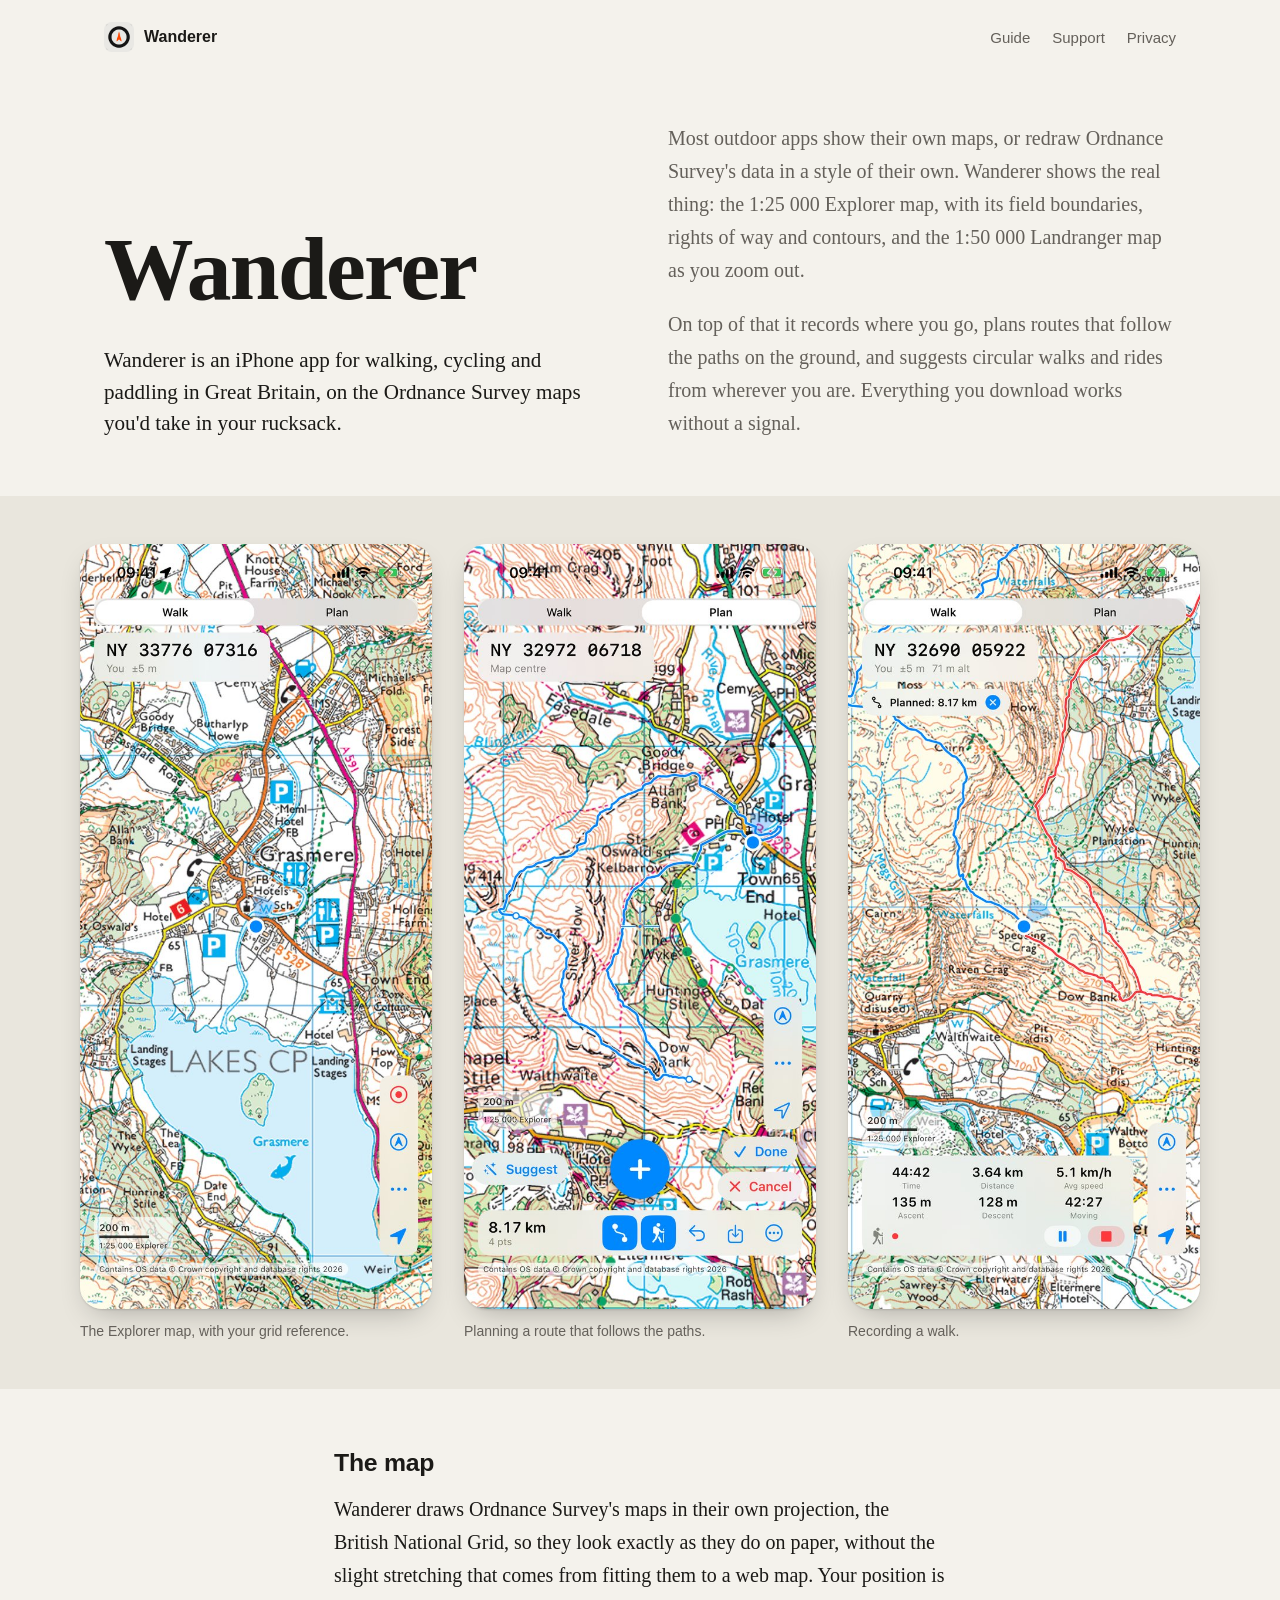
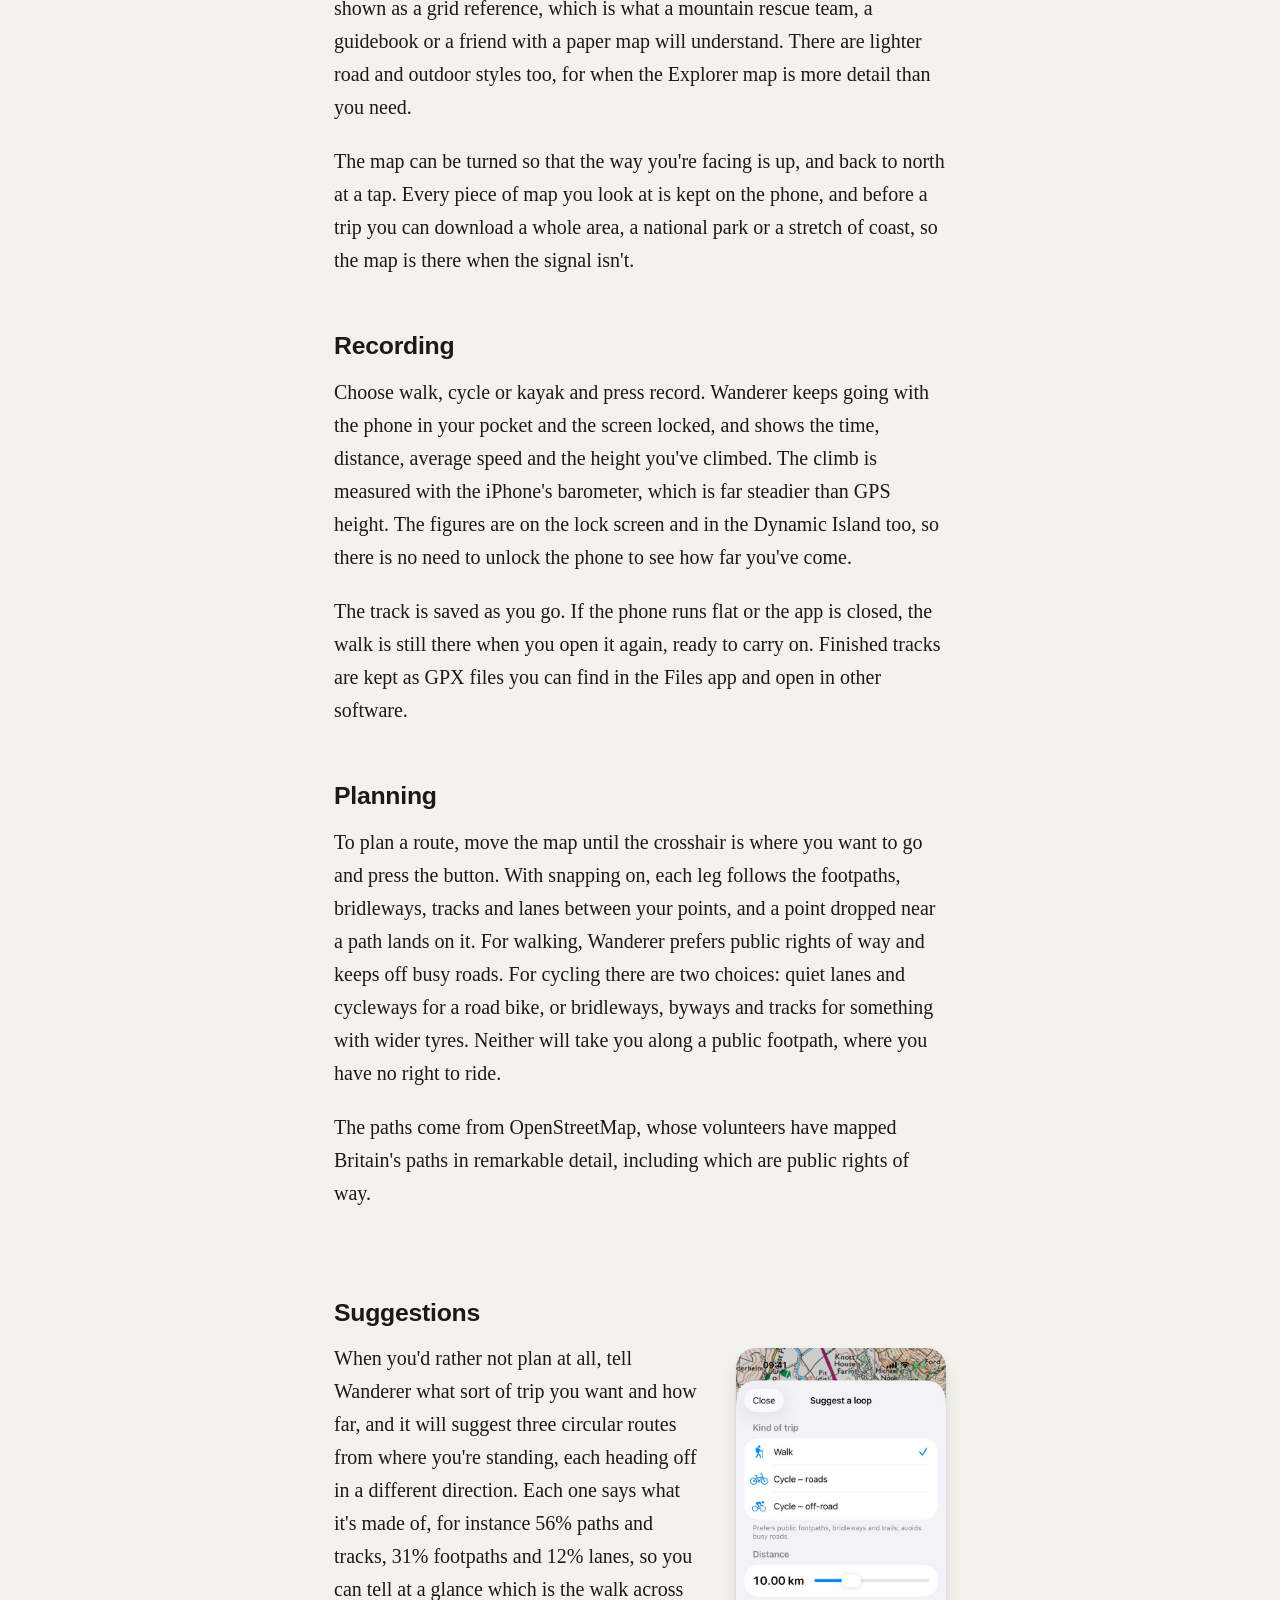
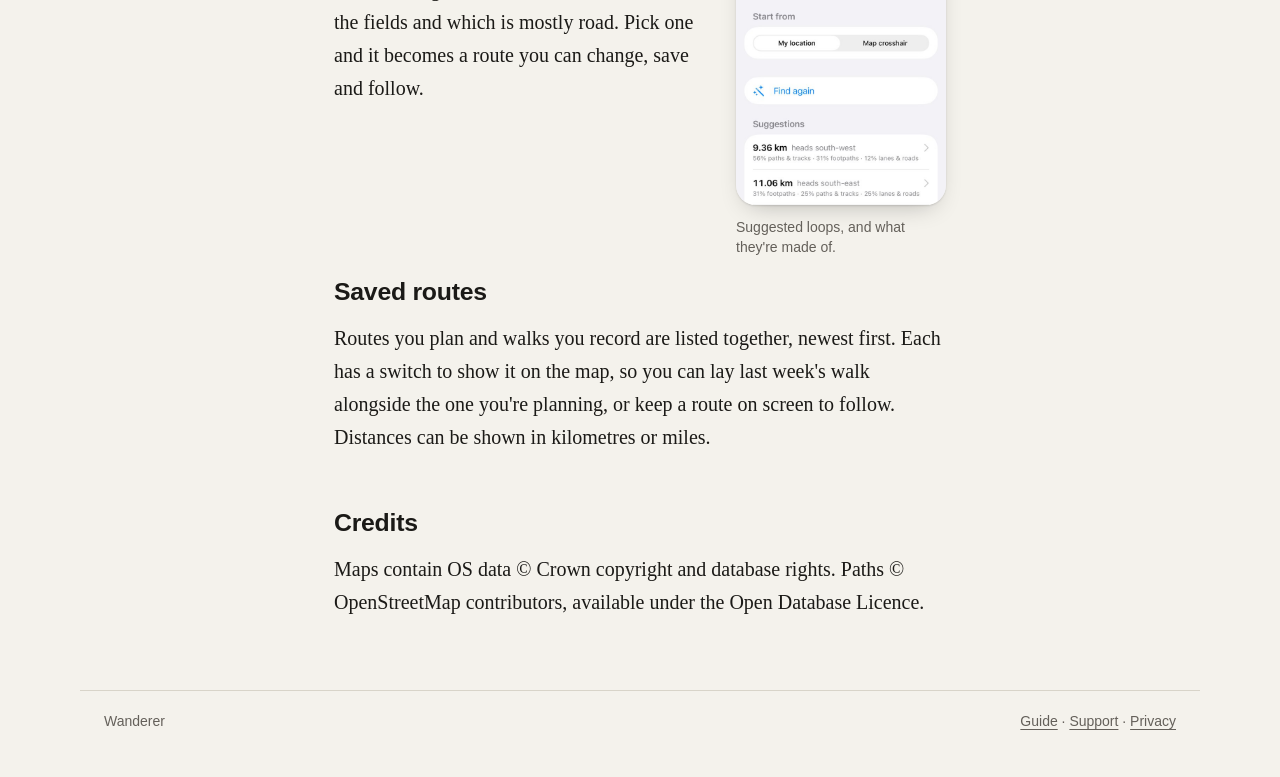
==== index.html @ 8d90dc20 "Wanderer website: home, guide, support and privacy Same layout and type as the CubeCam site, with si" ====
<!doctype html>
<html lang="en-GB">
<head>
<meta charset="utf-8">
<meta name="viewport" content="width=device-width, initial-scale=1, viewport-fit=cover">
<title>Wanderer</title>
<meta name="description" content="An iPhone app for walking, cycling and paddling on Ordnance Survey Explorer and Landranger maps, with track recording, route planning that follows real paths, and suggested circular routes.">
<link rel="icon" href="img/icon.png">
<link rel="apple-touch-icon" href="img/apple-touch-icon.png">
<link rel="stylesheet" href="site.css">
</head>
<body>
<header class="site gutter">
  <a class="name" href="./"><img src="img/icon.png" alt="" width="30" height="30">Wanderer</a>
  <nav><a href="guide.html">Guide</a><a href="support.html">Support</a><a href="privacy.html">Privacy</a></nav>
</header>

<main>
<div class="opening gutter">
  <div>
    <h1>Wanderer</h1>
    <p class="lead">Wanderer is an iPhone app for walking, cycling and paddling in Great Britain, on the Ordnance Survey maps you'd take in your rucksack.</p>
  </div>
  <div class="text">
    <p>Most outdoor apps show their own maps, or redraw Ordnance Survey's data in a style of their own. Wanderer shows the real thing: the 1:25&nbsp;000 Explorer map, with its field boundaries, rights of way and contours, and the 1:50&nbsp;000 Landranger map as you zoom out.</p>
    <p>On top of that it records where you go, plans routes that follow the paths on the ground, and suggests circular walks and rides from wherever you are. Everything you download works without a signal.</p>
  </div>
</div>

<section class="screens gutter" aria-label="Screens">
  <div class="row">
    <figure><img src="img/shots/map.jpg" alt="The Explorer map around Grasmere, with a six-figure grid reference at the top." width="600" height="1304"><figcaption>The Explorer map, with your grid reference.</figcaption></figure>
    <figure><img src="img/shots/loop.jpg" alt="Plan mode: a blue route looping over the fells west of Grasmere, with the distance and the add-point button." width="600" height="1304" loading="lazy"><figcaption>Planning a route that follows the paths.</figcaption></figure>
    <figure><img src="img/shots/record.jpg" alt="A walk being recorded: a red line on the map and the time, distance, average speed and ascent." width="600" height="1304" loading="lazy"><figcaption>Recording a walk.</figcaption></figure>
  </div>
</section>

<section class="text measure gutter">
  <h2>The map</h2>
  <p>Wanderer draws Ordnance Survey's maps in their own projection, the British National Grid, so they look exactly as they do on paper, without the slight stretching that comes from fitting them to a web map. Your position is shown as a grid reference, which is what a mountain rescue team, a guidebook or a friend with a paper map will understand. There are lighter road and outdoor styles too, for when the Explorer map is more detail than you need.</p>
  <p>The map can be turned so that the way you're facing is up, and back to north at a tap. Every piece of map you look at is kept on the phone, and before a trip you can download a whole area, a national park or a stretch of coast, so the map is there when the signal isn't.</p>

  <h2>Recording</h2>
  <p>Choose walk, cycle or kayak and press record. Wanderer keeps going with the phone in your pocket and the screen locked, and shows the time, distance, average speed and the height you've climbed. The climb is measured with the iPhone's barometer, which is far steadier than GPS height. The figures are on the lock screen and in the Dynamic Island too, so there is no need to unlock the phone to see how far you've come.</p>
  <p>The track is saved as you go. If the phone runs flat or the app is closed, the walk is still there when you open it again, ready to carry on. Finished tracks are kept as GPX files you can find in the Files app and open in other software.</p>

  <h2>Planning</h2>
  <p>To plan a route, move the map until the crosshair is where you want to go and press the button. With snapping on, each leg follows the footpaths, bridleways, tracks and lanes between your points, and a point dropped near a path lands on it. For walking, Wanderer prefers public rights of way and keeps off busy roads. For cycling there are two choices: quiet lanes and cycleways for a road bike, or bridleways, byways and tracks for something with wider tyres. Neither will take you along a public footpath, where you have no right to ride.</p>
  <p>The paths come from OpenStreetMap, whose volunteers have mapped Britain's paths in remarkable detail, including which are public rights of way.</p>
</section>

<section class="text measure gutter">
  <h2>Suggestions</h2>
  <figure class="aside-shot"><img src="img/shots/suggest.jpg" alt="Suggest a loop: walk, 10 km, from my location, with suggested loops listed with what they're made of." width="600" height="1304" loading="lazy"><figcaption>Suggested loops, and what they're made of.</figcaption></figure>
  <p>When you'd rather not plan at all, tell Wanderer what sort of trip you want and how far, and it will suggest three circular routes from where you're standing, each heading off in a different direction. Each one says what it's made of, for instance 56% paths and tracks, 31% footpaths and 12% lanes, so you can tell at a glance which is the walk across the fields and which is mostly road. Pick one and it becomes a route you can change, save and follow.</p>

  <h2>Saved routes</h2>
  <p>Routes you plan and walks you record are listed together, newest first. Each has a switch to show it on the map, so you can lay last week's walk alongside the one you're planning, or keep a route on screen to follow. Distances can be shown in kilometres or miles.</p>

  <h2>Credits</h2>
  <p>Maps contain OS data © Crown copyright and database rights. Paths © OpenStreetMap contributors, available under the Open Database Licence.</p>
</section>
</main>

<footer class="gutter"><span>Wanderer</span><span><a href="guide.html">Guide</a> · <a href="support.html">Support</a> · <a href="privacy.html">Privacy</a></span></footer>
</body>
</html>
---- site.css ----
/* Photographs carry the page. Paper for reading, a dark band where the pictures are judged,
   a serif for text and a quiet sans for labels. Links in the icon's orange. */
:root {
  --paper: #F4F2EC;
  --paper-2: #E9E6DD;
  --ink: #1B1A17;
  --quiet: #64605A;
  --rule: #D8D4C9;
  --link: #B23A00;
  --dark: #121211;
  --dark-ink: #EDEBE5;
  --dark-quiet: #9C988F;
  --sans: -apple-system, BlinkMacSystemFont, "Helvetica Neue", Helvetica, Arial, sans-serif;
  --serif: Charter, "Iowan Old Style", "Palatino Linotype", Georgia, serif;
}
@media (prefers-color-scheme: dark) {
  :root {
    --paper: #171715;
    --paper-2: #1F1F1C;
    --ink: #E9E7E1;
    --quiet: #A5A198;
    --rule: #34332E;
    --link: #F08A5D;
  }
}

* { box-sizing: border-box; }
html { -webkit-text-size-adjust: 100%; }
body { margin: 0; background: var(--paper); color: var(--ink); font: 20px/1.65 var(--serif); }
img { max-width: 100%; height: auto; display: block; }
a { color: var(--link); text-underline-offset: 3px; text-decoration-thickness: 1px; }
h1, h2, h3 { font-family: var(--sans); line-height: 1.2; text-wrap: balance; margin: 0; }
h2 { font-size: 1.55rem; font-weight: 650; letter-spacing: -0.01em; margin: 2.2em 0 0.6em; }
h3 { font-size: 1.08rem; font-weight: 650; margin: 1.6em 0 0.4em; }
p, ul, ol, dl, table { margin: 0 0 1.05em; }
ul, ol { padding-left: 1.25em; }
li { margin-bottom: 0.4em; }
li::marker { color: var(--quiet); }
strong { font-weight: 700; }

.measure { max-width: 660px; margin-left: auto; margin-right: auto; }
.gutter { padding-left: max(24px, env(safe-area-inset-left)); padding-right: max(24px, env(safe-area-inset-right)); }

/* header */
header.site { display: flex; justify-content: space-between; align-items: center; gap: 12px; flex-wrap: wrap;
  max-width: 1120px; margin: 0 auto; padding-top: 22px; padding-bottom: 22px; font: 15px var(--sans); }
header.site .name { display: flex; align-items: center; gap: 10px; color: var(--ink); text-decoration: none; font-weight: 650; font-size: 16px; }
header.site .name img { border-radius: 8px; }
header.site nav { display: flex; gap: 22px; }
header.site nav a { color: var(--quiet); text-decoration: none; }
header.site nav a:hover, header.site nav a[aria-current] { color: var(--ink); }

/* opening */
.opening { max-width: 1120px; margin: 0 auto; padding-top: 48px; padding-bottom: 56px;
  display: grid; grid-template-columns: minmax(0, 1fr) minmax(0, 1fr); gap: 56px; align-items: end; }
.opening h1 { font-family: var(--serif); font-weight: 700; font-size: clamp(3.2rem, 8vw, 5.6rem); line-height: 1; letter-spacing: -0.02em; margin-bottom: 0.35em; }
.opening .lead { font-size: 1.32rem; line-height: 1.5; margin: 0; }
.opening .text p { color: var(--quiet); }
.opening .text p:last-child { margin-bottom: 0; }
@media (max-width: 820px) { .opening { grid-template-columns: 1fr; gap: 24px; padding-top: 24px; } }

/* the darkroom band */
.darkroom { background: var(--dark); color: var(--dark-ink); padding-top: 56px; padding-bottom: 64px; }
.darkroom .inner { max-width: 1120px; margin: 0 auto; }
.darkroom h2 { color: var(--dark-ink); margin-top: 0; }
.darkroom p { color: var(--dark-quiet); }
.darkroom a { color: #F2A27C; }
.compare { position: relative; overflow: hidden; background: #000; cursor: ew-resize; touch-action: none; user-select: none; -webkit-user-select: none; border-radius: 4px; }
/* The before picture sets the size: landscape fills the width, portrait is held to the screen height. */
.compare { width: fit-content; max-width: 100%; margin: 0 auto; }
.compare img { width: auto; max-width: 100%; max-height: 82vh; -webkit-user-drag: none; user-select: none; -webkit-user-select: none; pointer-events: none; }
.compare .after { position: absolute; inset: 0; clip-path: inset(0 0 0 var(--cut, 50%)); }
.compare .after img { width: 100%; height: 100%; object-fit: cover; }
.compare .bar { position: absolute; top: 0; bottom: 0; left: var(--cut, 50%); width: 1px; background: rgba(255,255,255,.9); pointer-events: none; }
.compare .label { position: absolute; bottom: 12px; font: 600 12px var(--sans); letter-spacing: .04em; color: #fff; text-shadow: 0 1px 3px rgba(0,0,0,.7); pointer-events: none; }
.compare .label.l { left: 14px; } .compare .label.r { right: 14px; }
.compare-note { font: 14px var(--sans); color: var(--dark-quiet); margin: 10px 0 0; }
.compare-note button { font: inherit; background: none; border: 0; padding: 0; color: #F2A27C; text-decoration: underline; text-underline-offset: 3px; cursor: pointer; }
.chooser { display: grid; grid-template-columns: minmax(0, 1.75fr) minmax(0, 1fr); gap: 44px; align-items: start; }
.chooser .picture { position: sticky; top: 24px; }
.scenes { display: flex; gap: 8px; margin-top: 14px; flex-wrap: wrap; }
.scenes button { width: 54px; height: 54px; padding: 0; border: 0; border-radius: 3px; overflow: hidden; cursor: pointer; opacity: .55; outline: 1px solid transparent; outline-offset: 3px; background: #000; }
.scenes button[aria-pressed="true"] { opacity: 1; outline-color: var(--dark-ink); }
.scenes button:hover { opacity: .9; }
.scenes button:focus-visible { outline-color: var(--dark-ink); }
.scenes img { width: 100%; height: 100%; object-fit: cover; }
@media (max-width: 900px) { .chooser { grid-template-columns: 1fr; gap: 28px; } .chooser .picture { position: static; } }
.look-list { list-style: none; margin: 0; padding: 0; }
.look-list li { margin: 0; border-top: 1px solid #2B2A27; }
.look-list li:last-child { border-bottom: 1px solid #2B2A27; }
.look-list button { display: block; width: 100%; text-align: left; background: none; border: 0; padding: 13px 0 14px; cursor: pointer; color: var(--dark-quiet); font: inherit; }
.look-list .n { font: 650 17px var(--sans); color: #8F8B83; }
.look-list .c { font: 13px var(--sans); color: #6E6B64; margin-left: 6px; }
.look-list .d { display: none; font-size: 16px; line-height: 1.5; margin-top: 4px; color: var(--dark-quiet); }
.look-list button:hover .n { color: var(--dark-ink); }
.look-list button[aria-pressed="true"] .n { color: #fff; }
.look-list button[aria-pressed="true"] .c { color: var(--dark-quiet); }
.look-list button[aria-pressed="true"] .d { display: block; }
.look-list button:focus-visible { outline: 1px solid var(--dark-ink); outline-offset: 2px; }

/* screenshots */
.screens { background: var(--paper-2); padding-top: 48px; padding-bottom: 48px; }
.screens .row { max-width: 1120px; margin: 0 auto; display: grid; grid-template-columns: repeat(3, minmax(0, 1fr)); gap: 32px; }
@media (max-width: 760px) { .screens .row { grid-template-columns: 1fr; max-width: 300px; } }
.screens figure { margin: 0; }
.screens img { border-radius: 22px; box-shadow: 0 1px 2px rgba(0,0,0,.12), 0 12px 30px -12px rgba(0,0,0,.3); }
figcaption { font: 14px/1.45 var(--sans); color: var(--quiet); margin-top: 12px; }

section.text { padding-top: 24px; padding-bottom: 8px; }
section.text > h2:first-child { margin-top: 1.4em; }

/* guide and other documents */
.doc { max-width: 1120px; margin: 0 auto; display: grid; grid-template-columns: 210px minmax(0, 660px); gap: 64px; padding-top: 16px; padding-bottom: 40px; }
.doc .contents { position: sticky; top: 24px; align-self: start; font: 14.5px/1.5 var(--sans); padding: 0; margin: 2.6em 0 0; list-style: none; }
.doc .contents li { margin-bottom: 8px; }
.doc .contents a { color: var(--quiet); text-decoration: none; }
.doc .contents a:hover { color: var(--ink); }
.doc h1 { font-family: var(--serif); font-weight: 700; font-size: clamp(2.4rem, 5vw, 3.3rem); line-height: 1.05; letter-spacing: -0.015em; margin: 0.6em 0 0.4em; }
.doc .lead { font-size: 1.22rem; line-height: 1.5; color: var(--quiet); }
.doc h2 { scroll-margin-top: 20px; padding-top: 1.1em; border-top: 1px solid var(--rule); }
.doc h3 { scroll-margin-top: 20px; }
@media (max-width: 900px) { .doc { grid-template-columns: 1fr; gap: 0; } .doc .contents { position: static; columns: 2; column-gap: 24px; margin-top: 1em; } }

.aside-shot { float: right; width: 210px; margin: 0.3em 0 1em 32px; }
.aside-shot img { border-radius: 20px; box-shadow: 0 1px 2px rgba(0,0,0,.12), 0 10px 26px -12px rgba(0,0,0,.3); }
@media (max-width: 560px) { .aside-shot { float: none; width: 230px; margin: 1.2em auto; } }
h2 { clear: both; }

table.plain { width: 100%; border-collapse: collapse; font-size: 17px; line-height: 1.5; }
table.plain th, table.plain td { text-align: left; padding: 9px 14px 9px 0; border-bottom: 1px solid var(--rule); vertical-align: top; }
table.plain th { white-space: nowrap; font: 650 15px var(--sans); padding-top: 11px; }

footer { max-width: 1120px; margin: 3em auto 0; padding-top: 22px; padding-bottom: 48px; border-top: 1px solid var(--rule); font: 14px var(--sans); color: var(--quiet); display: flex; justify-content: space-between; flex-wrap: wrap; gap: 10px; }
footer a { color: var(--quiet); }
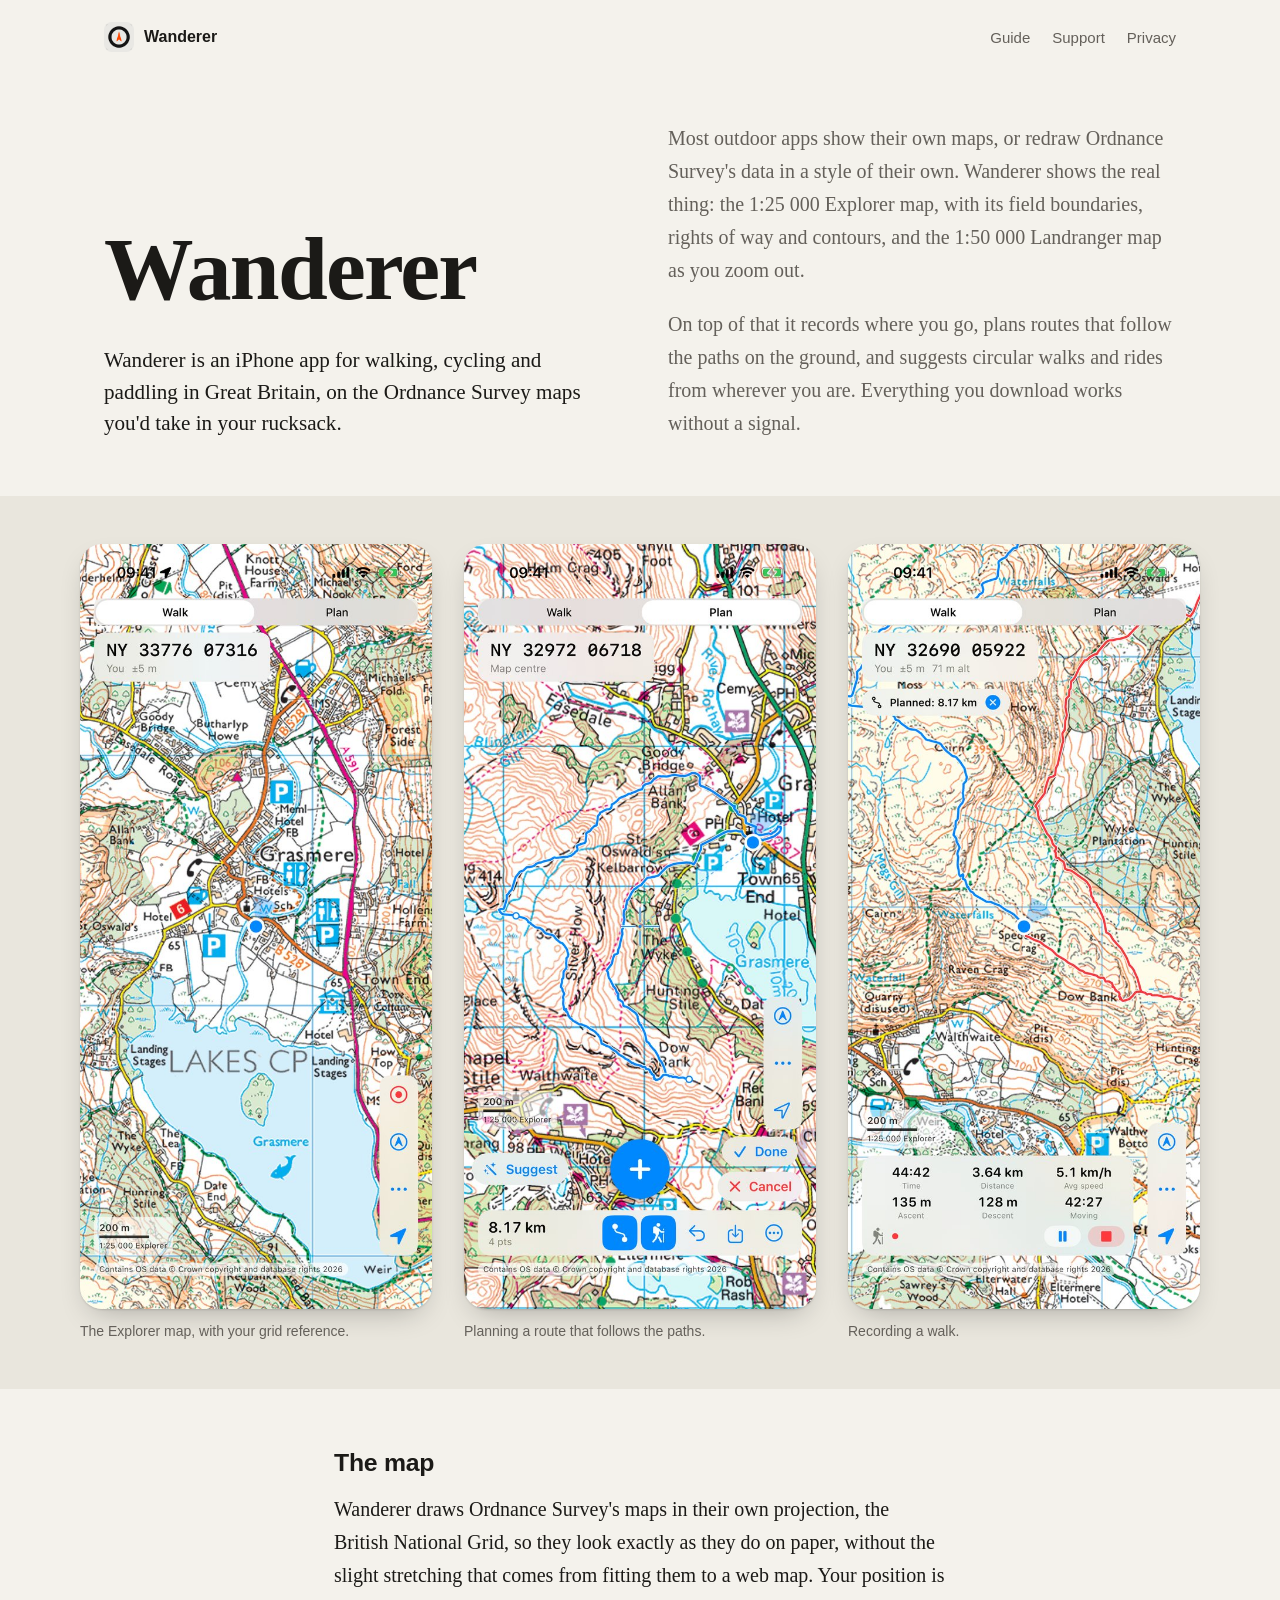
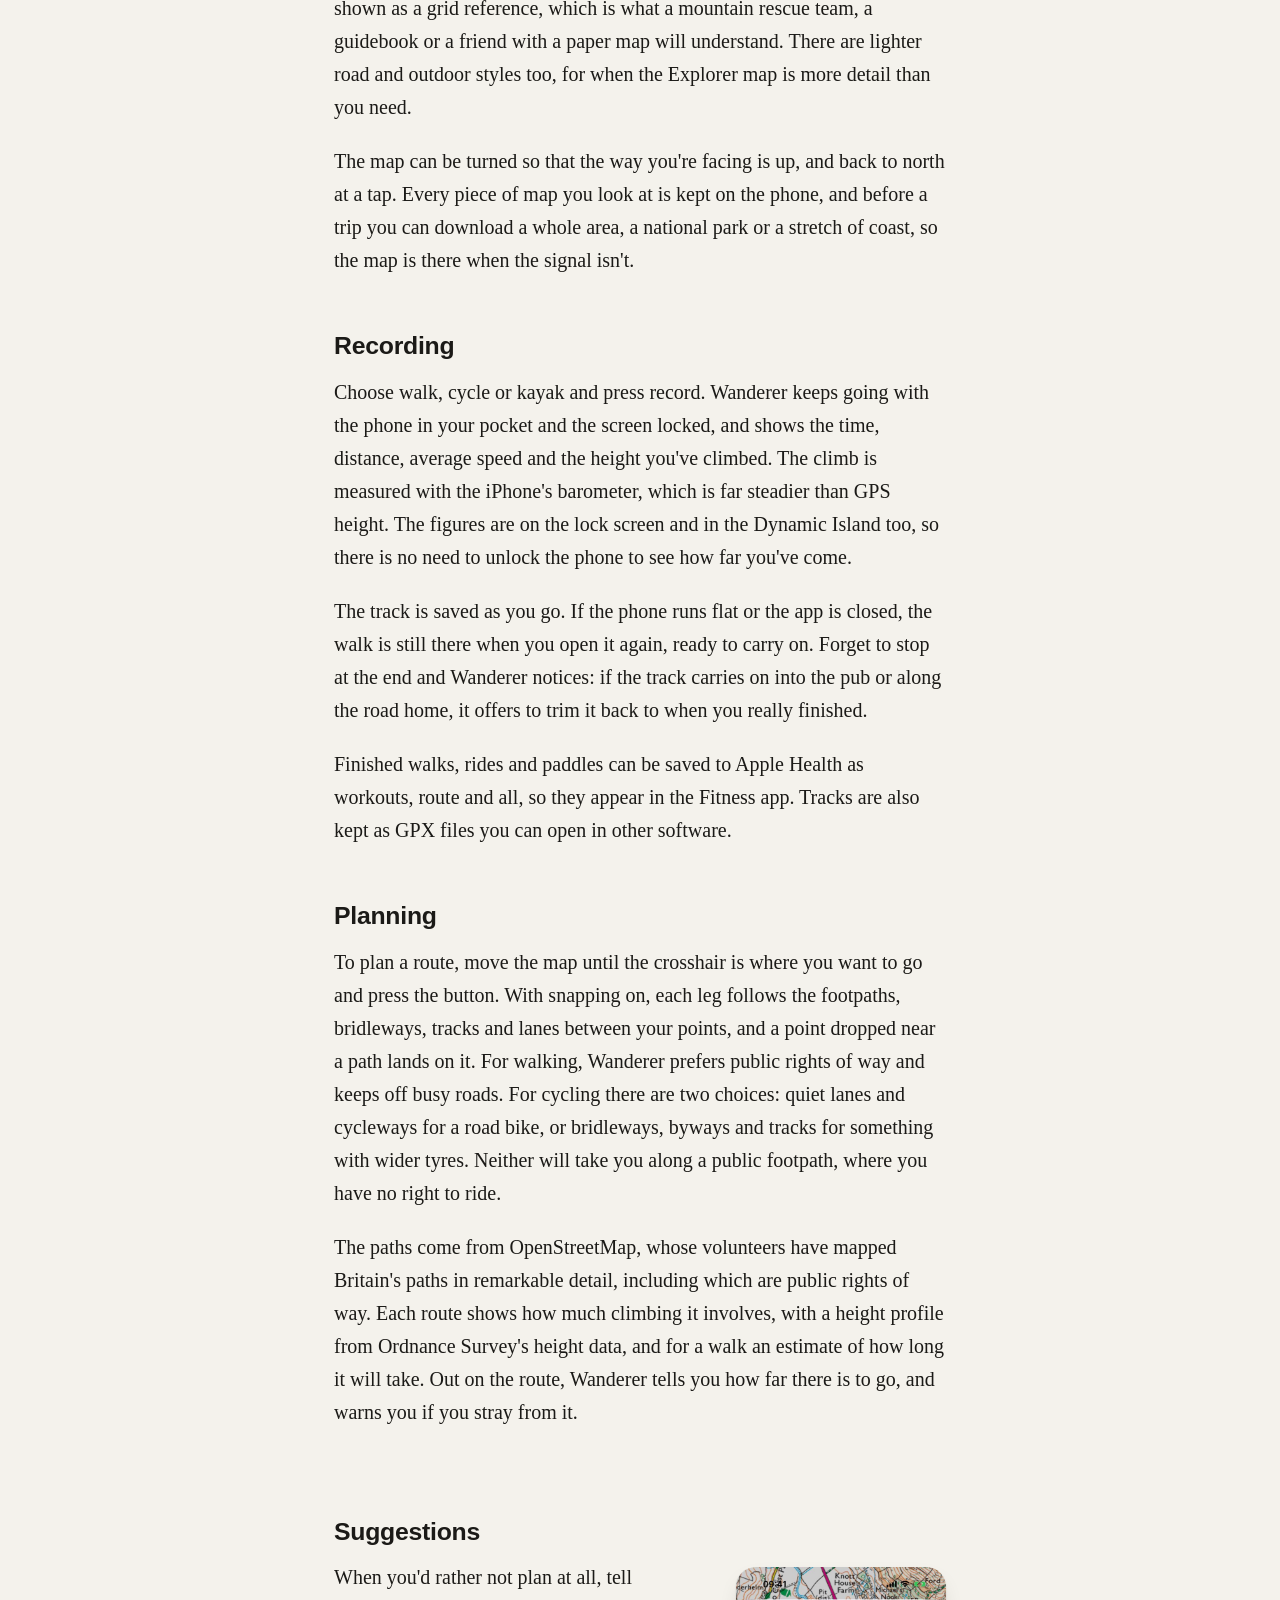
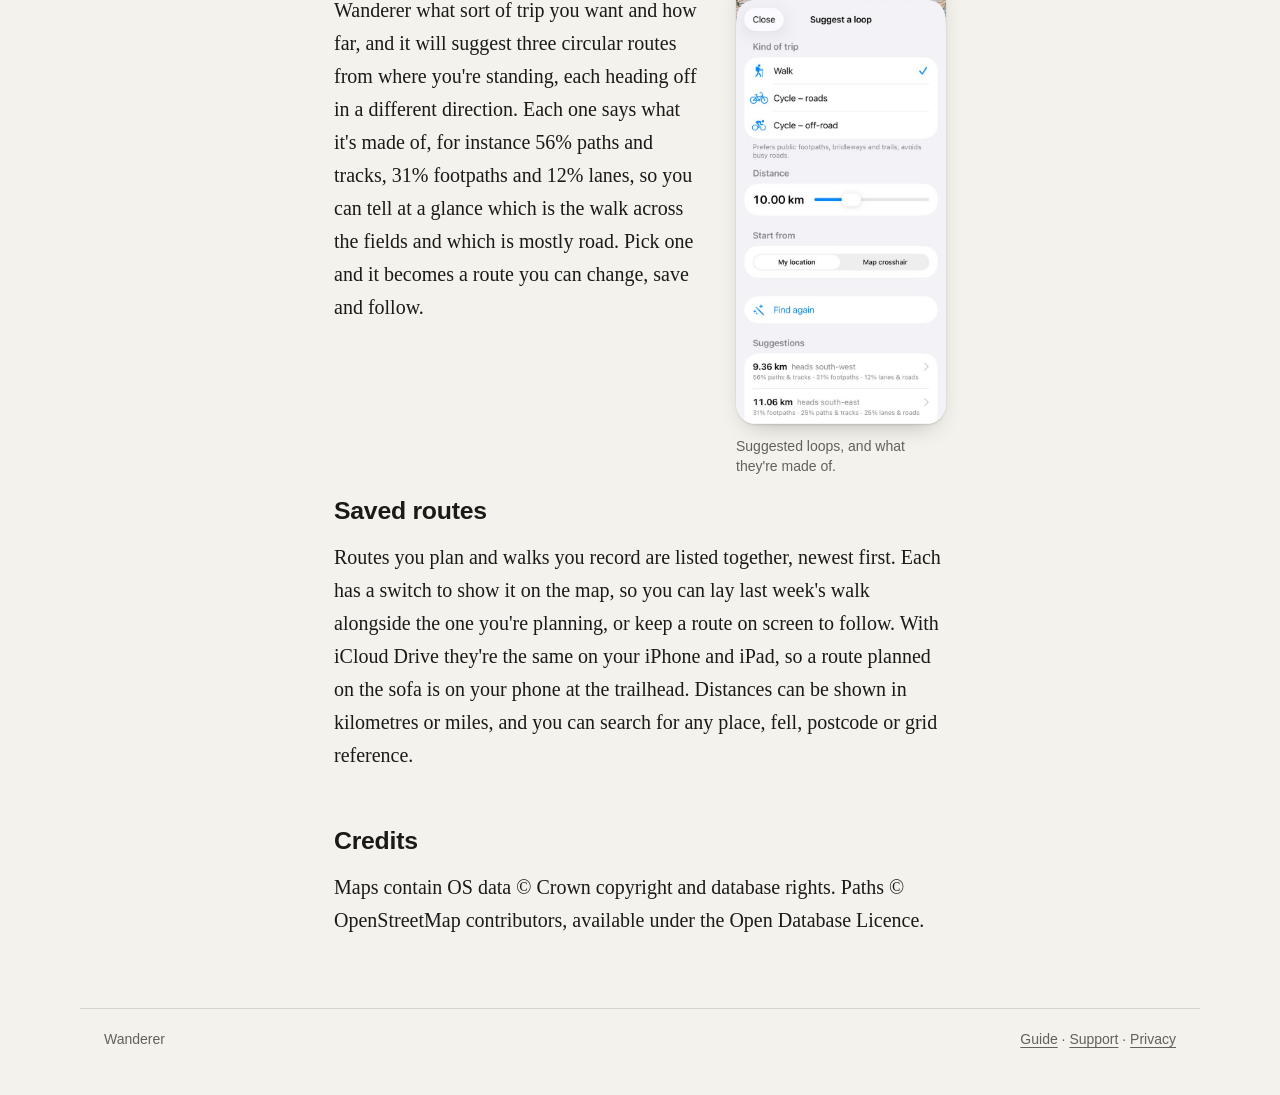
==== commit bb6452eb: "Website home page: trimming, Apple Fitness, heights, following, iCloud, search Co-Authored-By: Claud" ====
--- a/index.html
+++ b/index.html
@@ -42,11 +42,12 @@
 
   <h2>Recording</h2>
   <p>Choose walk, cycle or kayak and press record. Wanderer keeps going with the phone in your pocket and the screen locked, and shows the time, distance, average speed and the height you've climbed. The climb is measured with the iPhone's barometer, which is far steadier than GPS height. The figures are on the lock screen and in the Dynamic Island too, so there is no need to unlock the phone to see how far you've come.</p>
-  <p>The track is saved as you go. If the phone runs flat or the app is closed, the walk is still there when you open it again, ready to carry on. Finished tracks are kept as GPX files you can find in the Files app and open in other software.</p>
+  <p>The track is saved as you go. If the phone runs flat or the app is closed, the walk is still there when you open it again, ready to carry on. Forget to stop at the end and Wanderer notices: if the track carries on into the pub or along the road home, it offers to trim it back to when you really finished.</p>
+  <p>Finished walks, rides and paddles can be saved to Apple Health as workouts, route and all, so they appear in the Fitness app. Tracks are also kept as GPX files you can open in other software.</p>
 
   <h2>Planning</h2>
   <p>To plan a route, move the map until the crosshair is where you want to go and press the button. With snapping on, each leg follows the footpaths, bridleways, tracks and lanes between your points, and a point dropped near a path lands on it. For walking, Wanderer prefers public rights of way and keeps off busy roads. For cycling there are two choices: quiet lanes and cycleways for a road bike, or bridleways, byways and tracks for something with wider tyres. Neither will take you along a public footpath, where you have no right to ride.</p>
-  <p>The paths come from OpenStreetMap, whose volunteers have mapped Britain's paths in remarkable detail, including which are public rights of way.</p>
+  <p>The paths come from OpenStreetMap, whose volunteers have mapped Britain's paths in remarkable detail, including which are public rights of way. Each route shows how much climbing it involves, with a height profile from Ordnance Survey's height data, and for a walk an estimate of how long it will take. Out on the route, Wanderer tells you how far there is to go, and warns you if you stray from it.</p>
 </section>
 
 <section class="text measure gutter">
@@ -55,7 +56,7 @@
   <p>When you'd rather not plan at all, tell Wanderer what sort of trip you want and how far, and it will suggest three circular routes from where you're standing, each heading off in a different direction. Each one says what it's made of, for instance 56% paths and tracks, 31% footpaths and 12% lanes, so you can tell at a glance which is the walk across the fields and which is mostly road. Pick one and it becomes a route you can change, save and follow.</p>
 
   <h2>Saved routes</h2>
-  <p>Routes you plan and walks you record are listed together, newest first. Each has a switch to show it on the map, so you can lay last week's walk alongside the one you're planning, or keep a route on screen to follow. Distances can be shown in kilometres or miles.</p>
+  <p>Routes you plan and walks you record are listed together, newest first. Each has a switch to show it on the map, so you can lay last week's walk alongside the one you're planning, or keep a route on screen to follow. With iCloud Drive they're the same on your iPhone and iPad, so a route planned on the sofa is on your phone at the trailhead. Distances can be shown in kilometres or miles, and you can search for any place, fell, postcode or grid reference.</p>
 
   <h2>Credits</h2>
   <p>Maps contain OS data © Crown copyright and database rights. Paths © OpenStreetMap contributors, available under the Open Database Licence.</p>
